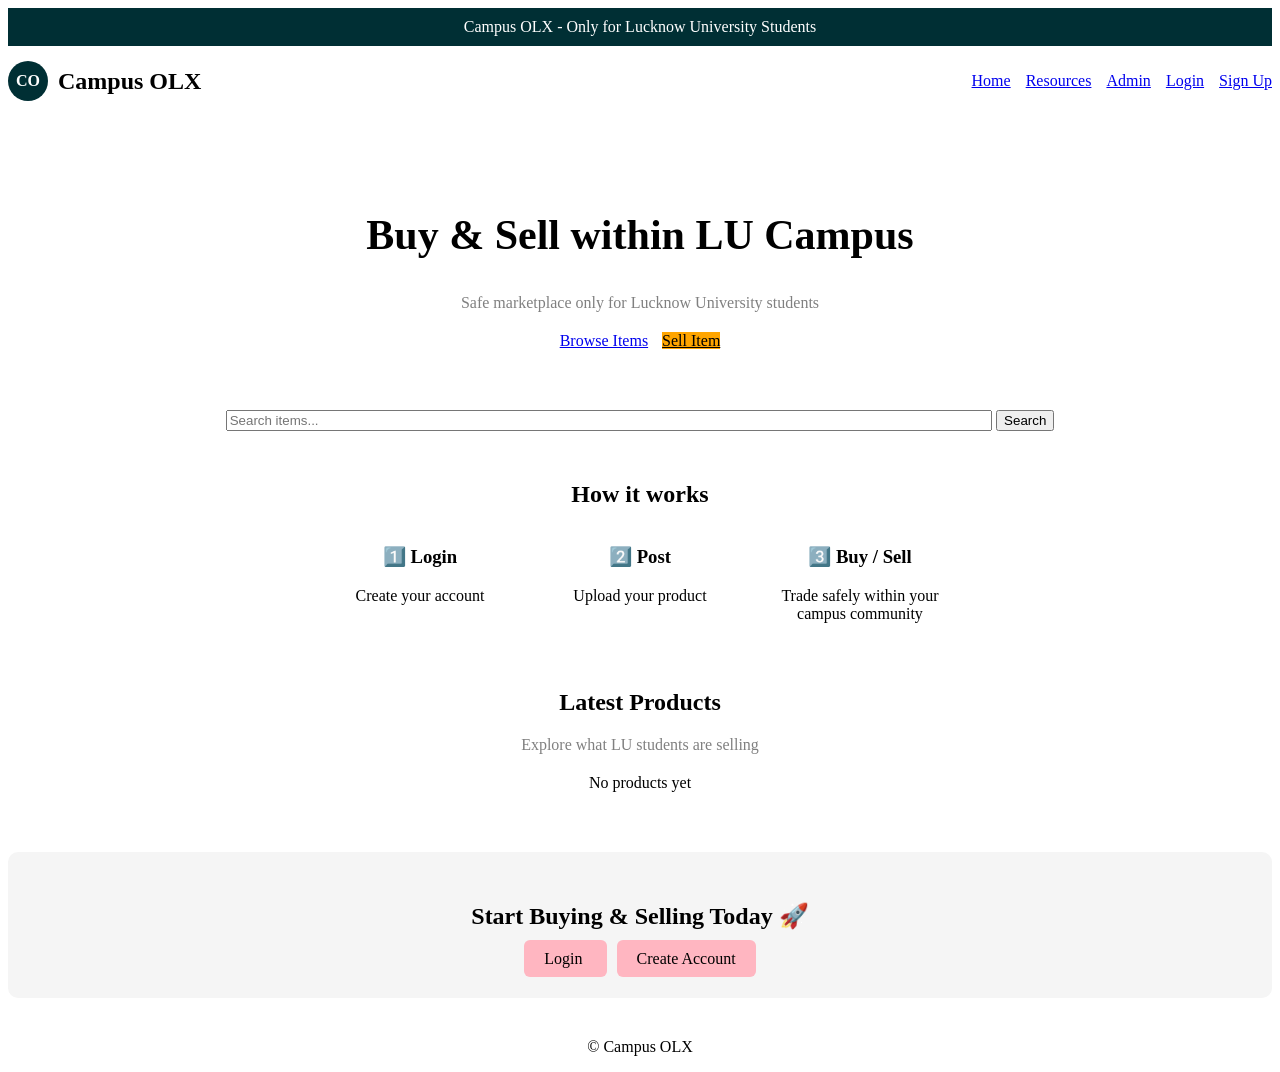
==== index.html @ cca55d6c "Add files via upload" ====
<!doctype html>
<html lang="en">
<head>
  <meta charset="utf-8" />
  <meta name="viewport" content="width=device-width,initial-scale=1" />
  <title>Campus OLX — Home</title>
  <link rel="stylesheet" href="css/style.css">
</head>

<body>

  <!-- 🔴 BANNER -->
  <div style="background:#002f34;color:white;padding:10px;text-align:center;">
    Campus OLX - Only for Lucknow University Students
  </div>

  <div class="container">

    <!-- 🔥 NAVBAR -->
    <header style="display:flex;justify-content:space-between;align-items:center;padding:15px 0;">

      <!-- LOGO -->
      <div style="display:flex;align-items:center;gap:10px;">
        <div style="width:40px;height:40px;background:#002f34;color:white;
                    display:flex;align-items:center;justify-content:center;
                    border-radius:50%;font-weight:bold;">
          CO
        </div>
        <h2 style="margin:0;">Campus OLX</h2>
      </div>

      <!-- NAV LINKS -->
      <div style="display:flex;align-items:center;gap:15px;">

       <a href="index.html" class="nav-btn">Home</a>
<a href="resources.html" class="nav-btn">Resources</a>
<a href="admin.html" class="nav-btn">Admin</a>
        <!-- 💗 LIGHT PINK BUTTONS -->
        <a href="login.html" class="nav-btn">
          Login
        </a>

       <a href="register.html" class="nav-btn">
  Sign Up
        </a>

      </div>

    </header>

    <!-- 🔥 HERO -->
    <section style="text-align:center;padding:60px 0;">
      <h1 style="font-size:42px;">Buy & Sell within LU Campus</h1>
      <p style="color:gray;">Safe marketplace only for Lucknow University students</p>

      <div style="margin-top:20px;">
        <a href="resources.html" class="cta">Browse Items</a>
        <a href="register.html" class="cta" style="background:orange;color:black;margin-left:10px;">
          Sell Item
        </a>
      </div>
    </section>

    <!-- 🔍 SEARCH -->
    <div class="card" style="text-align:center;">
      <input id="searchInput" placeholder="Search items..." style="width:60%;">
      <button id="searchBtn" class="btn">Search</button>
    </div>

    <!-- 🔥 HOW IT WORKS -->
    <section style="margin-top:50px;">
      <h2 style="text-align:center;">How it works</h2>

      <div style="display:flex;gap:20px;justify-content:center;margin-top:20px;flex-wrap:wrap;">

        <div class="card" style="width:200px;text-align:center;">
          <h3>1️⃣ Login</h3>
          <p class="small">Create your account</p>
        </div>

        <div class="card" style="width:200px;text-align:center;">
          <h3>2️⃣ Post</h3>
          <p class="small">Upload your product</p>
        </div>

        <div class="card" style="width:200px;text-align:center;">
         <h3>3️⃣ Buy / Sell</h3>
<p class="small">Trade safely within your campus community</p>
        </div>

      </div>
    </section>

    <!-- 🔥 PRODUCTS -->
    <section style="margin-top:50px">
      <h2 style="text-align:center;">Latest Products</h2>
      <p style="text-align:center;color:gray;">Explore what LU students are selling</p>

      <div id="product-list" class="product-grid" style="margin-top:20px;"></div>
    </section>

    <!-- 🔥 CTA -->
    <section style="margin-top:60px;padding:30px;text-align:center;background:#f5f5f5;border-radius:10px;">
      <h2>Start Buying & Selling Today 🚀</h2>

      <div style="margin-top:15px;">
        <a href="login.html" style="padding:10px 20px;background:#ffb6c1;color:black;border-radius:6px;text-decoration:none;margin-right:10px;">
          Login
        </a>

        <a href="register.html" style="padding:10px 20px;background:#ffb6c1;color:black;border-radius:6px;text-decoration:none;">
          Create Account
        </a>
      </div>
    </section>

    <!-- FOOTER -->
    <footer style="margin-top:40px;text-align:center;">
      <p>© Campus OLX</p>
    </footer>

  </div>

  <script src="js/script.js"></script>

  <script>
    const list = document.getElementById('product-list');

    function renderProducts(products){
      if(products.length === 0){
        list.innerHTML = "<p style='text-align:center;'>No products yet</p>";
        return;
      }

      list.innerHTML = products.map((p, i) => `
        <div class="card" onclick="openProduct(${i})" style="cursor:pointer;">
          
          <img src="${p.img || 'images/sample.jpg'}" class="product-img">

          <h4>${p.title}</h4>
          <p class="small">${p.desc || ''}</p>
          <strong>₹${p.price}</strong>

        </div>
      `).join('');
    }

    function openProduct(id){
      localStorage.setItem("currentProduct", id);
      window.location.href = "product.html";
    }

    const allProducts = JSON.parse(localStorage.getItem('products')) || [];
    renderProducts(allProducts);

    document.getElementById('searchBtn').addEventListener('click', ()=>{
      const q = document.getElementById('searchInput').value.toLowerCase();

      const filtered = allProducts.filter(p =>
        (p.title || '').toLowerCase().includes(q)
      );

      renderProducts(filtered);
    });
  </script>

</body>
</html>
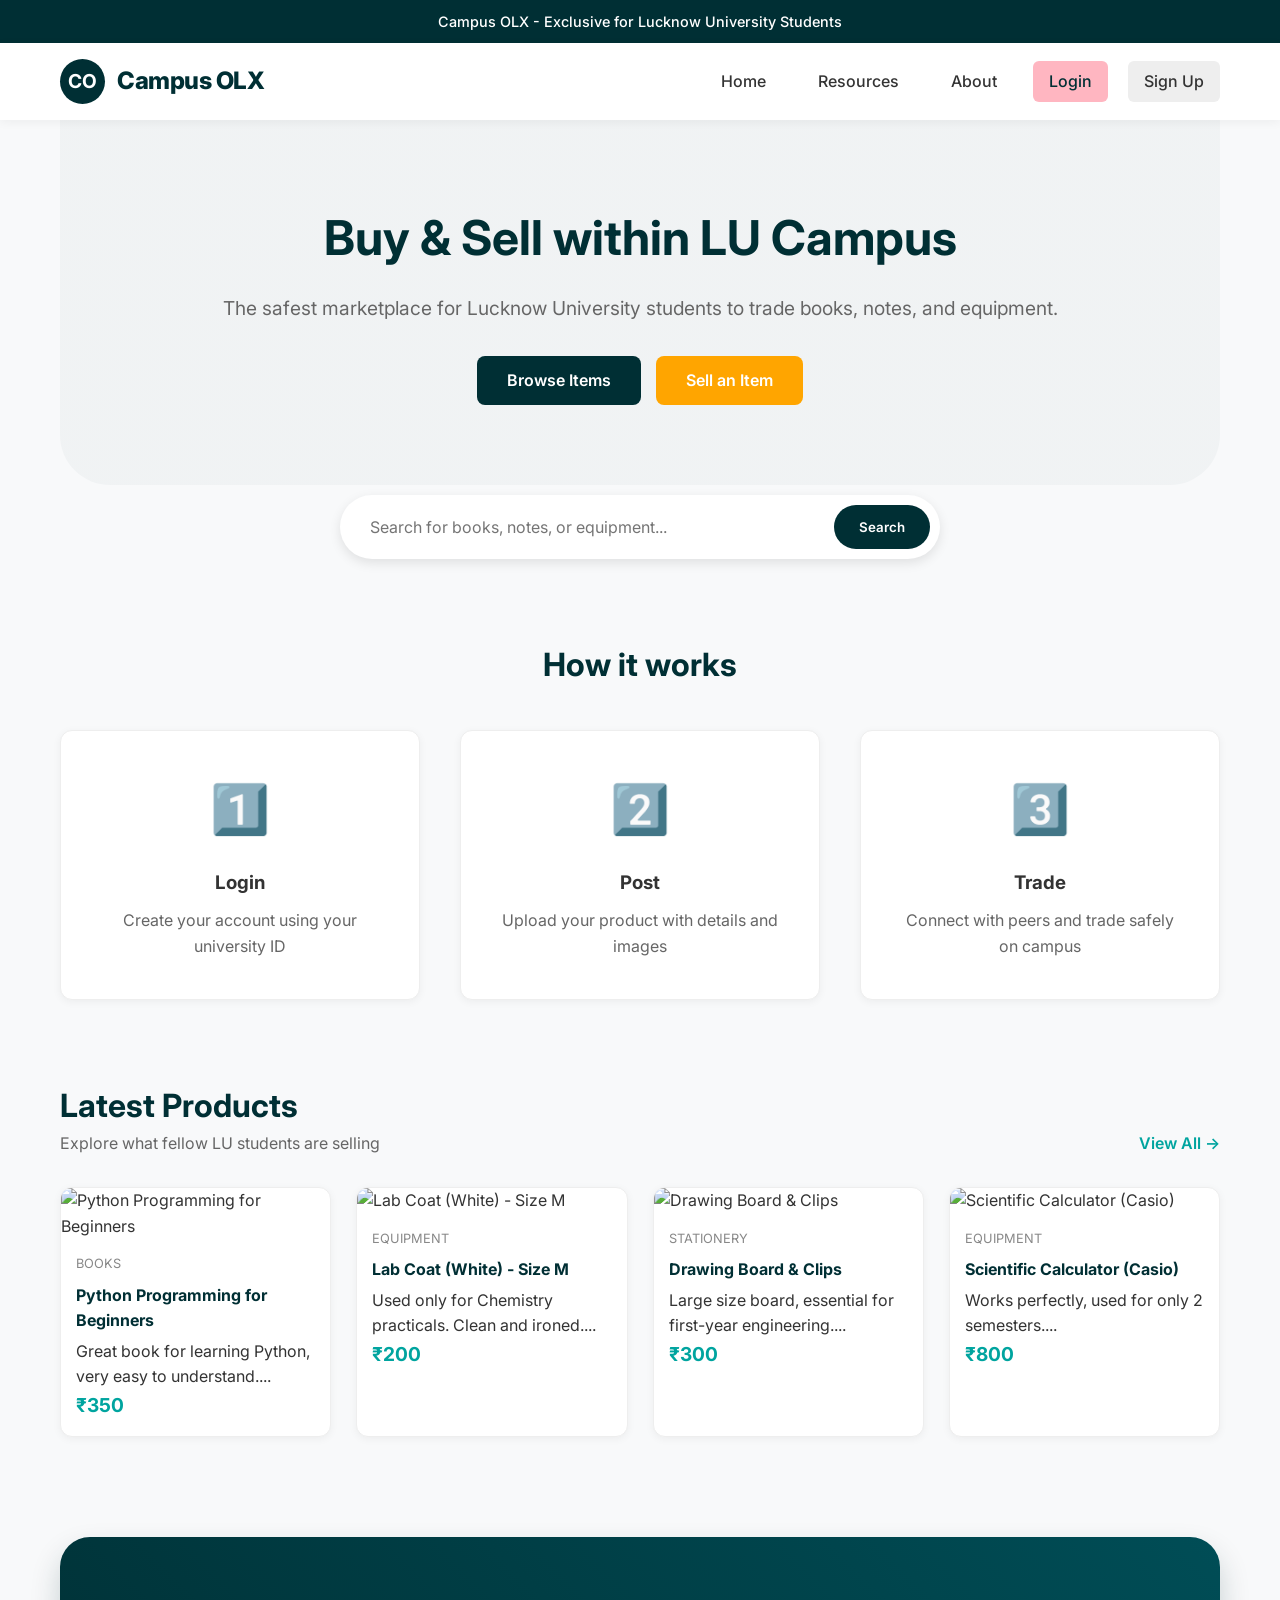
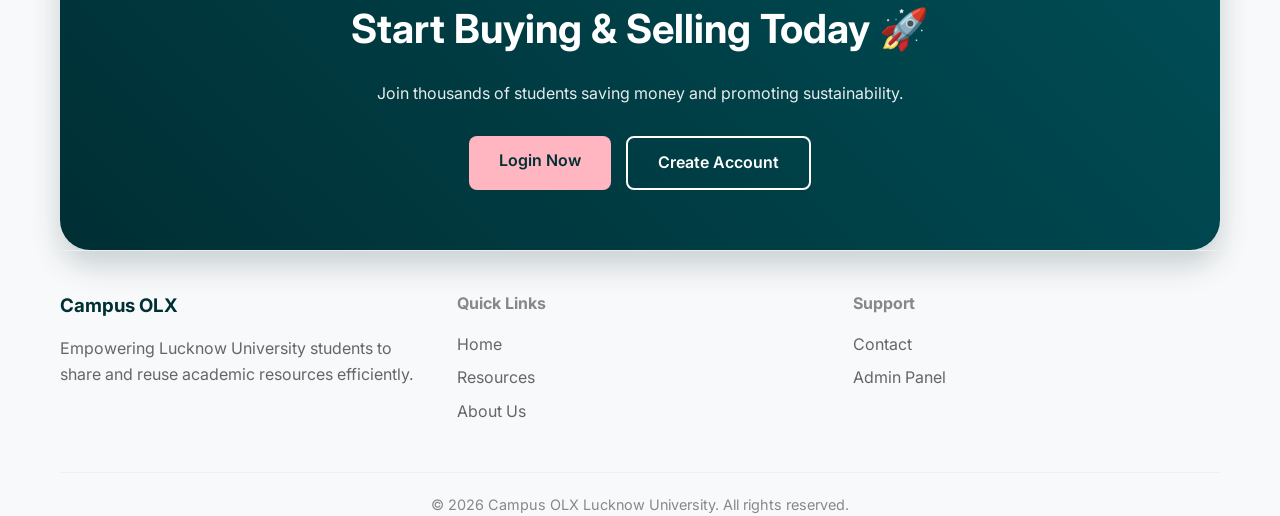
==== commit 51d7848f: "campus-olx" ====
--- a/index.html
+++ b/index.html
@@ -1,168 +1,146 @@
-<!doctype html>
+<!DOCTYPE html>
 <html lang="en">
 <head>
-  <meta charset="utf-8" />
-  <meta name="viewport" content="width=device-width,initial-scale=1" />
+  <meta charset="UTF-8">
+  <meta name="viewport" content="width=device-width, initial-scale=1.0">
   <title>Campus OLX — Home</title>
   <link rel="stylesheet" href="css/style.css">
+  <link rel="preconnect" href="https://fonts.googleapis.com">
+  <link rel="preconnect" href="https://fonts.gstatic.com" crossorigin>
+  <link href="https://fonts.googleapis.com/css2?family=Inter:wght@400;500;600;700;800&display=swap" rel="stylesheet">
 </head>
 
 <body>
 
   <!-- 🔴 BANNER -->
-  <div style="background:#002f34;color:white;padding:10px;text-align:center;">
-    Campus OLX - Only for Lucknow University Students
+  <div style="background:var(--primary-color); color:white; padding:10px; text-align:center; font-size:0.9rem; font-weight:500;">
+    Campus OLX - Exclusive for Lucknow University Students
   </div>
 
-  <div class="container">
-
-    <!-- 🔥 NAVBAR -->
-    <header style="display:flex;justify-content:space-between;align-items:center;padding:15px 0;">
-
-      <!-- LOGO -->
-      <div style="display:flex;align-items:center;gap:10px;">
-        <div style="width:40px;height:40px;background:#002f34;color:white;
-                    display:flex;align-items:center;justify-content:center;
-                    border-radius:50%;font-weight:bold;">
-          CO
-        </div>
-        <h2 style="margin:0;">Campus OLX</h2>
-      </div>
-
-      <!-- NAV LINKS -->
-      <div style="display:flex;align-items:center;gap:15px;">
-
-       <a href="index.html" class="nav-btn">Home</a>
-<a href="resources.html" class="nav-btn">Resources</a>
-<a href="admin.html" class="nav-btn">Admin</a>
-        <!-- 💗 LIGHT PINK BUTTONS -->
-        <a href="login.html" class="nav-btn">
-          Login
+  <header>
+    <div class="container">
+      <div class="nav-container">
+        <!-- LOGO -->
+        <a href="index.html" class="logo-container">
+          <div class="logo-circle">CO</div>
+          <h2 style="margin:0; font-weight:800; letter-spacing:-0.5px;">Campus OLX</h2>
         </a>
 
-       <a href="register.html" class="nav-btn">
-  Sign Up
-        </a>
+        <!-- NAV LINKS -->
+        <nav class="nav-links">
+          <a href="index.html" class="nav-btn">Home</a>
+          <a href="resources.html" class="nav-btn">Resources</a>
+          <a href="about.html" class="nav-btn">About</a>
+          <a href="login.html" class="nav-btn primary">Login</a>
+          <a href="register.html" class="nav-btn" style="background:#eee;">Sign Up</a>
+        </nav>
+      </div>
+    </div>
+  </header>
 
-      </div>
+  <main class="container">
+    <!-- 🔥 HERO -->
+    <section class="hero">
+      <h1>Buy & Sell within LU Campus</h1>
+      <p>The safest marketplace for Lucknow University students to trade books, notes, and equipment.</p>
 
-    </header>
-
-    <!-- 🔥 HERO -->
-    <section style="text-align:center;padding:60px 0;">
-      <h1 style="font-size:42px;">Buy & Sell within LU Campus</h1>
-      <p style="color:gray;">Safe marketplace only for Lucknow University students</p>
-
-      <div style="margin-top:20px;">
-        <a href="resources.html" class="cta">Browse Items</a>
-        <a href="register.html" class="cta" style="background:orange;color:black;margin-left:10px;">
-          Sell Item
-        </a>
+      <div class="cta-group">
+        <a href="resources.html" class="cta primary">Browse Items</a>
+        <a href="sell.html" class="cta secondary">Sell an Item</a>
       </div>
     </section>
 
     <!-- 🔍 SEARCH -->
-    <div class="card" style="text-align:center;">
-      <input id="searchInput" placeholder="Search items..." style="width:60%;">
+    <div class="search-container">
+      <input id="searchInput" placeholder="Search for books, notes, or equipment...">
       <button id="searchBtn" class="btn">Search</button>
     </div>
 
     <!-- 🔥 HOW IT WORKS -->
-    <section style="margin-top:50px;">
-      <h2 style="text-align:center;">How it works</h2>
+    <section style="margin:80px 0 50px; text-align:center;">
+      <h2 style="font-size:2rem; margin-bottom:40px; color:var(--primary-color);">How it works</h2>
 
-      <div style="display:flex;gap:20px;justify-content:center;margin-top:20px;flex-wrap:wrap;">
-
-        <div class="card" style="width:200px;text-align:center;">
-          <h3>1️⃣ Login</h3>
-          <p class="small">Create your account</p>
+      <div class="grid" style="grid-template-columns: repeat(3, 1fr); gap:40px;">
+        <div class="card" style="padding:40px; text-align:center; cursor:default;">
+          <div style="font-size:3rem; margin-bottom:20px;">1️⃣</div>
+          <h3>Login</h3>
+          <p style="color:#666; margin-top:10px;">Create your account using your university ID</p>
         </div>
 
-        <div class="card" style="width:200px;text-align:center;">
-          <h3>2️⃣ Post</h3>
-          <p class="small">Upload your product</p>
+        <div class="card" style="padding:40px; text-align:center; cursor:default;">
+          <div style="font-size:3rem; margin-bottom:20px;">2️⃣</div>
+          <h3>Post</h3>
+          <p style="color:#666; margin-top:10px;">Upload your product with details and images</p>
         </div>
 
-        <div class="card" style="width:200px;text-align:center;">
-         <h3>3️⃣ Buy / Sell</h3>
-<p class="small">Trade safely within your campus community</p>
+        <div class="card" style="padding:40px; text-align:center; cursor:default;">
+          <div style="font-size:3rem; margin-bottom:20px;">3️⃣</div>
+          <h3>Trade</h3>
+          <p style="color:#666; margin-top:10px;">Connect with peers and trade safely on campus</p>
         </div>
-
       </div>
     </section>
 
     <!-- 🔥 PRODUCTS -->
-    <section style="margin-top:50px">
-      <h2 style="text-align:center;">Latest Products</h2>
-      <p style="text-align:center;color:gray;">Explore what LU students are selling</p>
+    <section style="margin-top:80px">
+      <div style="display:flex; justify-content:space-between; align-items:flex-end; margin-bottom:30px;">
+        <div>
+          <h2 style="font-size:2rem; color:var(--primary-color);">Latest Products</h2>
+          <p style="color:#666;">Explore what fellow LU students are selling</p>
+        </div>
+        <a href="resources.html" style="color:var(--accent-color); font-weight:600; text-decoration:none;">View All →</a>
+      </div>
 
-      <div id="product-list" class="product-grid" style="margin-top:20px;"></div>
+      <div id="product-list" class="grid">
+        <!-- Products will be injected here by script.js -->
+        <div style="grid-column: 1/-1; text-align:center; padding:50px;">
+          <p>Loading products...</p>
+        </div>
+      </div>
     </section>
 
     <!-- 🔥 CTA -->
-    <section style="margin-top:60px;padding:30px;text-align:center;background:#f5f5f5;border-radius:10px;">
-      <h2>Start Buying & Selling Today 🚀</h2>
+    <section style="margin-top:100px; padding:60px; text-align:center; background:linear-gradient(45deg, var(--primary-color), #004d56); color:white; border-radius:30px; box-shadow:0 15px 30px rgba(0,47,52,0.2);">
+      <h2 style="font-size:2.5rem; margin-bottom:20px;">Start Buying & Selling Today 🚀</h2>
+      <p style="margin-bottom:30px; opacity:0.9;">Join thousands of students saving money and promoting sustainability.</p>
 
-      <div style="margin-top:15px;">
-        <a href="login.html" style="padding:10px 20px;background:#ffb6c1;color:black;border-radius:6px;text-decoration:none;margin-right:10px;">
-          Login
-        </a>
-
-        <a href="register.html" style="padding:10px 20px;background:#ffb6c1;color:black;border-radius:6px;text-decoration:none;">
-          Create Account
-        </a>
+      <div class="cta-group">
+        <a href="login.html" class="cta primary" style="background:var(--secondary-color); color:var(--primary-color);">Login Now</a>
+        <a href="register.html" class="cta" style="border:2px solid white; color:white;">Create Account</a>
       </div>
     </section>
 
-    <!-- FOOTER -->
-    <footer style="margin-top:40px;text-align:center;">
-      <p>© Campus OLX</p>
-    </footer>
+  </main>
 
-  </div>
+  <!-- FOOTER -->
+  <footer class="container">
+    <div style="border-top:1px solid #eee; padding-top:40px;">
+      <div style="display:flex; justify-content:space-between; flex-wrap:wrap; gap:30px; text-align:left; margin-bottom:40px;">
+        <div style="flex:1; min-width:200px;">
+          <h3 style="color:var(--primary-color); margin-bottom:15px;">Campus OLX</h3>
+          <p style="color:#666;">Empowering Lucknow University students to share and reuse academic resources efficiently.</p>
+        </div>
+        <div style="flex:1; min-width:150px;">
+          <h4 style="margin-bottom:15px;">Quick Links</h4>
+          <ul style="list-style:none; padding:0;">
+            <li style="margin-bottom:8px;"><a href="index.html" style="text-decoration:none; color:#666;">Home</a></li>
+            <li style="margin-bottom:8px;"><a href="resources.html" style="text-decoration:none; color:#666;">Resources</a></li>
+            <li style="margin-bottom:8px;"><a href="about.html" style="text-decoration:none; color:#666;">About Us</a></li>
+          </ul>
+        </div>
+        <div style="flex:1; min-width:150px;">
+          <h4 style="margin-bottom:15px;">Support</h4>
+          <ul style="list-style:none; padding:0;">
+            <li style="margin-bottom:8px;"><a href="contact.html" style="text-decoration:none; color:#666;">Contact</a></li>
+            <li style="margin-bottom:8px;"><a href="admin.html" style="text-decoration:none; color:#666;">Admin Panel</a></li>
+          </ul>
+        </div>
+      </div>
+      <p style="font-size:0.9rem; border-top:1px solid #f0f0f0; padding-top:20px;">© 2026 Campus OLX Lucknow University. All rights reserved.</p>
+    </div>
+  </footer>
 
   <script src="js/script.js"></script>
 
-  <script>
-    const list = document.getElementById('product-list');
-
-    function renderProducts(products){
-      if(products.length === 0){
-        list.innerHTML = "<p style='text-align:center;'>No products yet</p>";
-        return;
-      }
-
-      list.innerHTML = products.map((p, i) => `
-        <div class="card" onclick="openProduct(${i})" style="cursor:pointer;">
-          
-          <img src="${p.img || 'images/sample.jpg'}" class="product-img">
-
-          <h4>${p.title}</h4>
-          <p class="small">${p.desc || ''}</p>
-          <strong>₹${p.price}</strong>
-
-        </div>
-      `).join('');
-    }
-
-    function openProduct(id){
-      localStorage.setItem("currentProduct", id);
-      window.location.href = "product.html";
-    }
-
-    const allProducts = JSON.parse(localStorage.getItem('products')) || [];
-    renderProducts(allProducts);
-
-    document.getElementById('searchBtn').addEventListener('click', ()=>{
-      const q = document.getElementById('searchInput').value.toLowerCase();
-
-      const filtered = allProducts.filter(p =>
-        (p.title || '').toLowerCase().includes(q)
-      );
-
-      renderProducts(filtered);
-    });
-  </script>
-
 </body>
-</html>+</html>
--- a/css/style.css
+++ b/css/style.css
@@ -0,0 +1,397 @@
+:root {
+  --primary-color: #002f34;
+  --secondary-color: #ffb6c1;
+  --accent-color: #00a49f;
+  --background-color: #f8f9fa;
+  --text-color: #333;
+  --card-shadow: 0 4px 12px rgba(0, 0, 0, 0.1);
+  --border-radius: 12px;
+  --transition: all 0.3s ease;
+}
+
+* {
+  box-sizing: border-box;
+  margin: 0;
+  padding: 0;
+  font-family: 'Inter', -apple-system, BlinkMacSystemFont, "Segoe UI", Roboto, sans-serif;
+}
+
+body {
+  background-color: var(--background-color);
+  color: var(--text-color);
+  line-height: 1.6;
+}
+
+.container {
+  max-width: 1200px;
+  margin: 0 auto;
+  padding: 0 20px;
+}
+
+/* Header & Navigation */
+header {
+  background: #fff;
+  box-shadow: 0 2px 10px rgba(0,0,0,0.05);
+  position: sticky;
+  top: 0;
+  z-index: 1000;
+}
+
+.nav-container {
+  display: flex;
+  justify-content: space-between;
+  align-items: center;
+  padding: 1rem 0;
+}
+
+.logo-container {
+  display: flex;
+  align-items: center;
+  gap: 12px;
+  text-decoration: none;
+  color: var(--primary-color);
+}
+
+.logo-circle {
+  width: 45px;
+  height: 45px;
+  background: var(--primary-color);
+  color: white;
+  display: flex;
+  align-items: center;
+  justify-content: center;
+  border-radius: 50%;
+  font-weight: bold;
+  font-size: 1.2rem;
+}
+
+.nav-links {
+  display: flex;
+  gap: 20px;
+  align-items: center;
+}
+
+.nav-btn {
+  text-decoration: none;
+  color: var(--text-color);
+  font-weight: 500;
+  padding: 8px 16px;
+  border-radius: 6px;
+  transition: var(--transition);
+}
+
+.nav-btn:hover {
+  background: #f0f0f0;
+  color: var(--primary-color);
+}
+
+.nav-btn.primary {
+  background: var(--secondary-color);
+  color: var(--primary-color);
+}
+
+.nav-btn.primary:hover {
+  background: #ffc0cb;
+  transform: translateY(-2px);
+}
+
+/* Hero Section */
+.hero {
+  text-align: center;
+  padding: 80px 0;
+  background: linear-gradient(rgba(0,47,52,0.03), rgba(0,47,52,0.03));
+  border-radius: 0 0 50px 50px;
+  margin-bottom: 40px;
+}
+
+.hero h1 {
+  font-size: 3rem;
+  color: var(--primary-color);
+  margin-bottom: 1rem;
+}
+
+.hero p {
+  font-size: 1.2rem;
+  color: #666;
+  margin-bottom: 2rem;
+}
+
+.cta-group {
+  display: flex;
+  justify-content: center;
+  gap: 15px;
+}
+
+.cta {
+  padding: 12px 30px;
+  border-radius: 8px;
+  text-decoration: none;
+  font-weight: 600;
+  transition: var(--transition);
+}
+
+.cta.primary {
+  background: var(--primary-color);
+  color: white;
+}
+
+.cta.secondary {
+  background: orange;
+  color: white;
+}
+
+.cta:hover {
+  transform: translateY(-3px);
+  box-shadow: 0 5px 15px rgba(0,0,0,0.1);
+}
+
+/* Search Bar */
+.search-container {
+  max-width: 600px;
+  margin: -30px auto 40px;
+  background: white;
+  padding: 10px;
+  border-radius: 50px;
+  display: flex;
+  box-shadow: var(--card-shadow);
+}
+
+.search-container input {
+  flex: 1;
+  border: none;
+  padding: 12px 20px;
+  font-size: 1rem;
+  outline: none;
+  border-radius: 50px;
+}
+
+.search-container .btn {
+  padding: 10px 25px;
+  background: var(--primary-color);
+  color: white;
+  border: none;
+  border-radius: 50px;
+  cursor: pointer;
+  font-weight: 600;
+}
+
+/* Cards & Grid */
+.grid {
+  display: grid;
+  grid-template-columns: repeat(auto-fill, minmax(250px, 1fr));
+  gap: 25px;
+  margin-top: 30px;
+}
+
+.card {
+  background: white;
+  border-radius: var(--border-radius);
+  overflow: hidden;
+  box-shadow: 0 2px 8px rgba(0,0,0,0.05);
+  transition: var(--transition);
+  border: 1px solid #eee;
+  cursor: pointer;
+  position: relative;
+}
+
+.card:hover {
+  transform: translateY(-5px);
+  box-shadow: var(--card-shadow);
+}
+
+.product-img {
+  width: 100%;
+  height: 200px;
+  object-fit: cover;
+}
+
+.card-content {
+  padding: 15px;
+}
+
+.card-content h4 {
+  margin-bottom: 5px;
+  color: var(--primary-color);
+}
+
+.card-content .price {
+  font-size: 1.2rem;
+  font-weight: 700;
+  color: var(--accent-color);
+}
+
+.card-content .category {
+  font-size: 0.8rem;
+  color: #888;
+  text-transform: uppercase;
+  margin-bottom: 8px;
+  display: block;
+}
+
+/* Forms */
+.form-container {
+  max-width: 500px;
+  margin: 40px auto;
+  background: white;
+  padding: 30px;
+  border-radius: var(--border-radius);
+  box-shadow: var(--card-shadow);
+}
+
+.form-group {
+  margin-bottom: 20px;
+}
+
+.form-group label {
+  display: block;
+  margin-bottom: 8px;
+  font-weight: 600;
+}
+
+.form-group input, 
+.form-group textarea, 
+.form-group select {
+  width: 100%;
+  padding: 12px;
+  border: 1px solid #ddd;
+  border-radius: 8px;
+  font-size: 1rem;
+}
+
+.btn-block {
+  width: 100%;
+  padding: 14px;
+  background: var(--primary-color);
+  color: white;
+  border: none;
+  border-radius: 8px;
+  font-size: 1.1rem;
+  font-weight: 600;
+  cursor: pointer;
+  transition: var(--transition);
+}
+
+.btn-block:hover {
+  background: #004d56;
+}
+
+/* Chat Interface */
+.chat-modal {
+  display: none;
+  position: fixed;
+  bottom: 20px;
+  right: 20px;
+  width: 350px;
+  height: 500px;
+  background: white;
+  border-radius: 15px;
+  box-shadow: 0 10px 30px rgba(0,0,0,0.2);
+  z-index: 2000;
+  flex-direction: column;
+  overflow: hidden;
+  border: 1px solid #eee;
+}
+
+.chat-header {
+  background: var(--primary-color);
+  color: white;
+  padding: 15px;
+  display: flex;
+  justify-content: space-between;
+  align-items: center;
+}
+
+.chat-header h4 {
+  margin: 0;
+  font-size: 1rem;
+}
+
+.close-chat {
+  cursor: pointer;
+  font-size: 1.2rem;
+  opacity: 0.8;
+}
+
+.close-chat:hover {
+  opacity: 1;
+}
+
+.chat-messages {
+  flex: 1;
+  padding: 15px;
+  overflow-y: auto;
+  display: flex;
+  flex-direction: column;
+  gap: 10px;
+  background: #f9f9f9;
+}
+
+.message {
+  max-width: 80%;
+  padding: 10px 15px;
+  border-radius: 15px;
+  font-size: 0.9rem;
+  line-height: 1.4;
+}
+
+.message.sent {
+  align-self: flex-end;
+  background: var(--primary-color);
+  color: white;
+  border-bottom-right-radius: 2px;
+}
+
+.message.received {
+  align-self: flex-start;
+  background: #e4e6eb;
+  color: #333;
+  border-bottom-left-radius: 2px;
+}
+
+.chat-input-area {
+  padding: 15px;
+  border-top: 1px solid #eee;
+  display: flex;
+  gap: 10px;
+}
+
+.chat-input-area input {
+  flex: 1;
+  border: 1px solid #ddd;
+  padding: 10px;
+  border-radius: 20px;
+  outline: none;
+}
+
+.send-btn {
+  background: var(--accent-color);
+  color: white;
+  border: none;
+  width: 40px;
+  height: 40px;
+  border-radius: 50%;
+  cursor: pointer;
+  display: flex;
+  align-items: center;
+  justify-content: center;
+  transition: var(--transition);
+}
+
+.send-btn:hover {
+  transform: scale(1.1);
+}
+
+/* Footer */
+footer {
+  text-align: center;
+  padding: 40px 0;
+  color: #888;
+  margin-top: 60px;
+}
+
+/* Responsive */
+@media (max-width: 768px) {
+  .hero h1 { font-size: 2rem; }
+  .nav-links { display: none; }
+  .search-container { width: 90%; }
+}
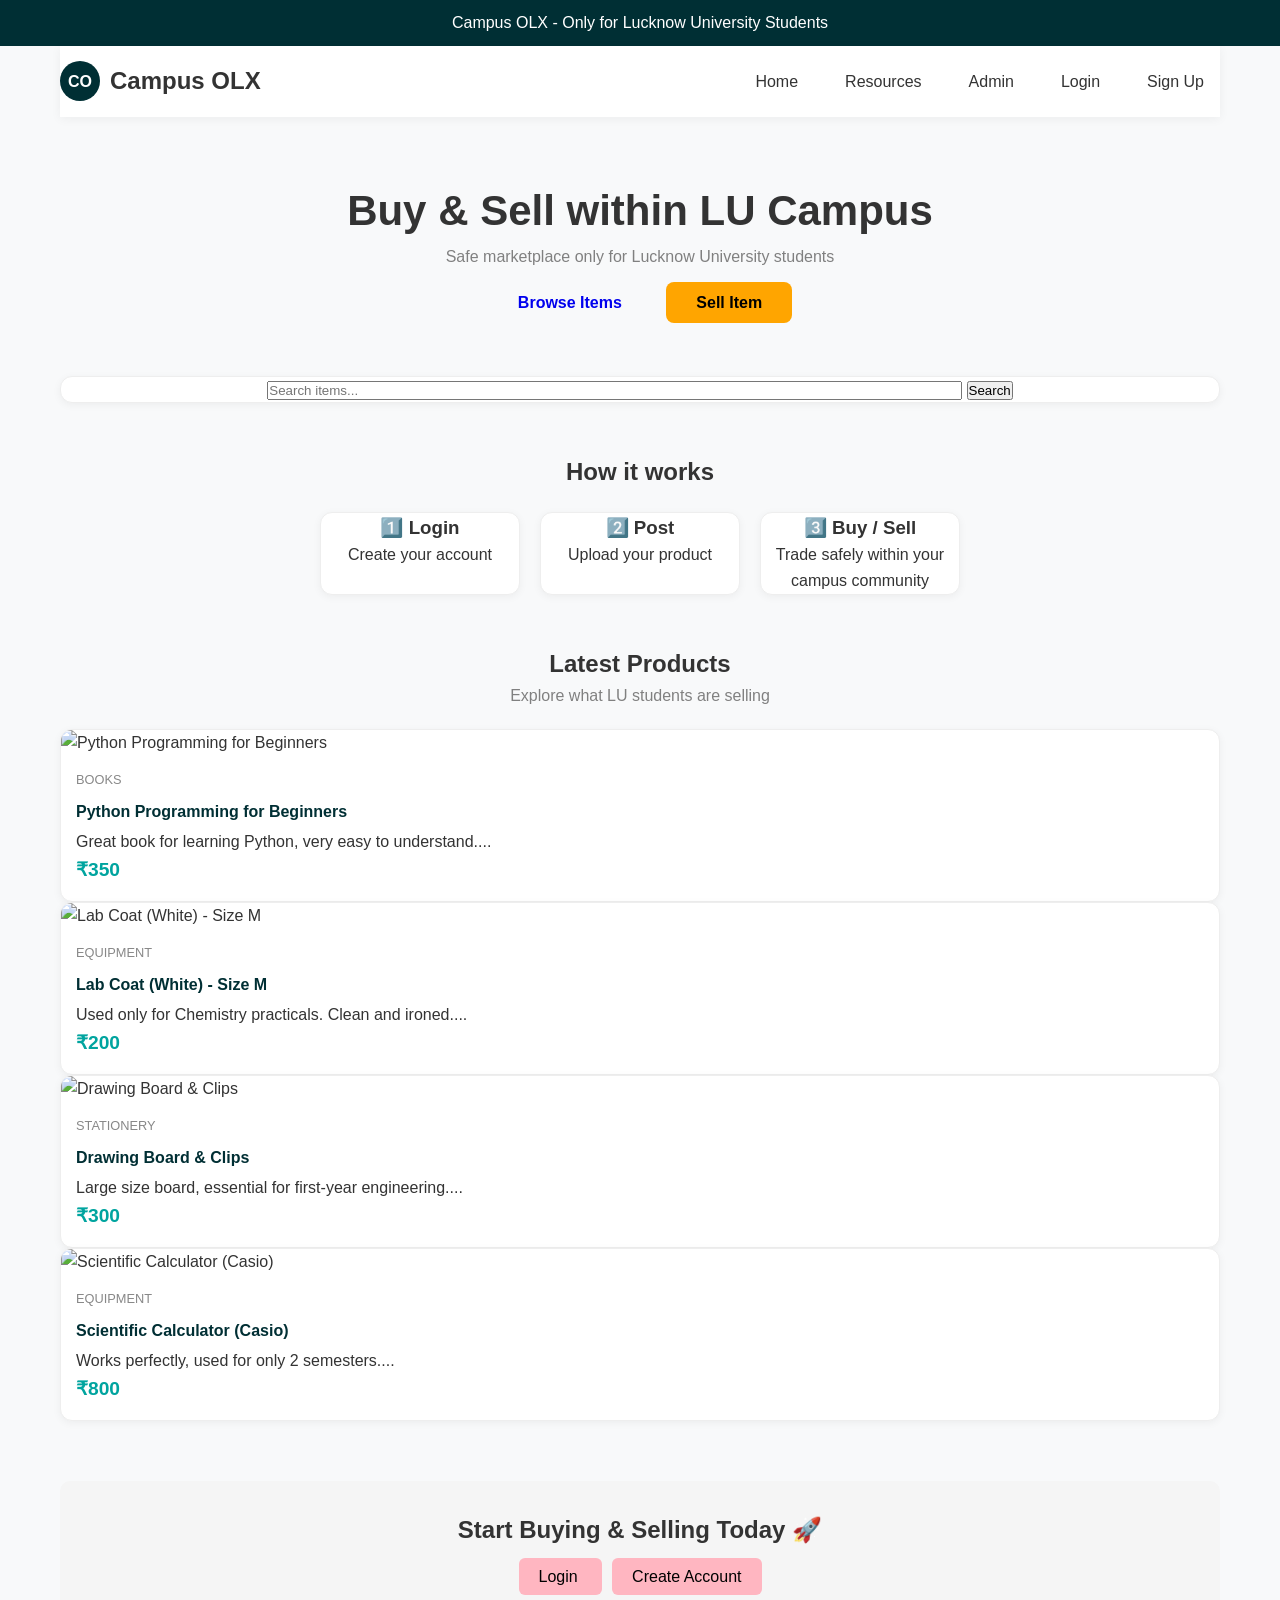
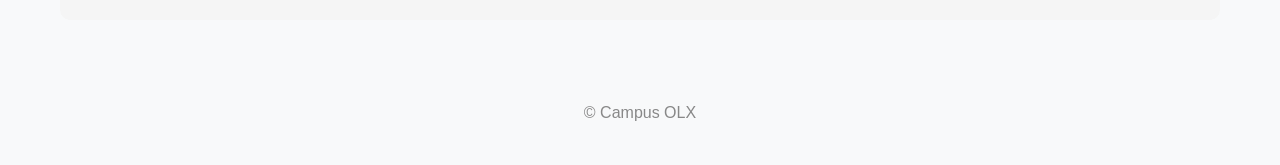
==== commit 3330b51e: "first project commit" ====
--- a/index.html
+++ b/index.html
@@ -1,146 +1,168 @@
-<!DOCTYPE html>
+<!doctype html>
 <html lang="en">
 <head>
-  <meta charset="UTF-8">
-  <meta name="viewport" content="width=device-width, initial-scale=1.0">
+  <meta charset="utf-8" />
+  <meta name="viewport" content="width=device-width,initial-scale=1" />
   <title>Campus OLX — Home</title>
   <link rel="stylesheet" href="css/style.css">
-  <link rel="preconnect" href="https://fonts.googleapis.com">
-  <link rel="preconnect" href="https://fonts.gstatic.com" crossorigin>
-  <link href="https://fonts.googleapis.com/css2?family=Inter:wght@400;500;600;700;800&display=swap" rel="stylesheet">
 </head>
 
 <body>
 
   <!-- 🔴 BANNER -->
-  <div style="background:var(--primary-color); color:white; padding:10px; text-align:center; font-size:0.9rem; font-weight:500;">
-    Campus OLX - Exclusive for Lucknow University Students
+  <div style="background:#002f34;color:white;padding:10px;text-align:center;">
+    Campus OLX - Only for Lucknow University Students
   </div>
 
-  <header>
-    <div class="container">
-      <div class="nav-container">
-        <!-- LOGO -->
-        <a href="index.html" class="logo-container">
-          <div class="logo-circle">CO</div>
-          <h2 style="margin:0; font-weight:800; letter-spacing:-0.5px;">Campus OLX</h2>
+  <div class="container">
+
+    <!-- 🔥 NAVBAR -->
+    <header style="display:flex;justify-content:space-between;align-items:center;padding:15px 0;">
+
+      <!-- LOGO -->
+      <div style="display:flex;align-items:center;gap:10px;">
+        <div style="width:40px;height:40px;background:#002f34;color:white;
+                    display:flex;align-items:center;justify-content:center;
+                    border-radius:50%;font-weight:bold;">
+          CO
+        </div>
+        <h2 style="margin:0;">Campus OLX</h2>
+      </div>
+
+      <!-- NAV LINKS -->
+      <div style="display:flex;align-items:center;gap:15px;">
+
+       <a href="index.html" class="nav-btn">Home</a>
+<a href="resources.html" class="nav-btn">Resources</a>
+<a href="admin.html" class="nav-btn">Admin</a>
+        <!-- 💗 LIGHT PINK BUTTONS -->
+        <a href="login.html" class="nav-btn">
+          Login
         </a>
 
-        <!-- NAV LINKS -->
-        <nav class="nav-links">
-          <a href="index.html" class="nav-btn">Home</a>
-          <a href="resources.html" class="nav-btn">Resources</a>
-          <a href="about.html" class="nav-btn">About</a>
-          <a href="login.html" class="nav-btn primary">Login</a>
-          <a href="register.html" class="nav-btn" style="background:#eee;">Sign Up</a>
-        </nav>
+       <a href="register.html" class="nav-btn">
+  Sign Up
+        </a>
+
       </div>
-    </div>
-  </header>
 
-  <main class="container">
+    </header>
+
     <!-- 🔥 HERO -->
-    <section class="hero">
-      <h1>Buy & Sell within LU Campus</h1>
-      <p>The safest marketplace for Lucknow University students to trade books, notes, and equipment.</p>
+    <section style="text-align:center;padding:60px 0;">
+      <h1 style="font-size:42px;">Buy & Sell within LU Campus</h1>
+      <p style="color:gray;">Safe marketplace only for Lucknow University students</p>
 
-      <div class="cta-group">
-        <a href="resources.html" class="cta primary">Browse Items</a>
-        <a href="sell.html" class="cta secondary">Sell an Item</a>
+      <div style="margin-top:20px;">
+        <a href="resources.html" class="cta">Browse Items</a>
+        <a href="register.html" class="cta" style="background:orange;color:black;margin-left:10px;">
+          Sell Item
+        </a>
       </div>
     </section>
 
     <!-- 🔍 SEARCH -->
-    <div class="search-container">
-      <input id="searchInput" placeholder="Search for books, notes, or equipment...">
+    <div class="card" style="text-align:center;">
+      <input id="searchInput" placeholder="Search items..." style="width:60%;">
       <button id="searchBtn" class="btn">Search</button>
     </div>
 
     <!-- 🔥 HOW IT WORKS -->
-    <section style="margin:80px 0 50px; text-align:center;">
-      <h2 style="font-size:2rem; margin-bottom:40px; color:var(--primary-color);">How it works</h2>
+    <section style="margin-top:50px;">
+      <h2 style="text-align:center;">How it works</h2>
 
-      <div class="grid" style="grid-template-columns: repeat(3, 1fr); gap:40px;">
-        <div class="card" style="padding:40px; text-align:center; cursor:default;">
-          <div style="font-size:3rem; margin-bottom:20px;">1️⃣</div>
-          <h3>Login</h3>
-          <p style="color:#666; margin-top:10px;">Create your account using your university ID</p>
+      <div style="display:flex;gap:20px;justify-content:center;margin-top:20px;flex-wrap:wrap;">
+
+        <div class="card" style="width:200px;text-align:center;">
+          <h3>1️⃣ Login</h3>
+          <p class="small">Create your account</p>
         </div>
 
-        <div class="card" style="padding:40px; text-align:center; cursor:default;">
-          <div style="font-size:3rem; margin-bottom:20px;">2️⃣</div>
-          <h3>Post</h3>
-          <p style="color:#666; margin-top:10px;">Upload your product with details and images</p>
+        <div class="card" style="width:200px;text-align:center;">
+          <h3>2️⃣ Post</h3>
+          <p class="small">Upload your product</p>
         </div>
 
-        <div class="card" style="padding:40px; text-align:center; cursor:default;">
-          <div style="font-size:3rem; margin-bottom:20px;">3️⃣</div>
-          <h3>Trade</h3>
-          <p style="color:#666; margin-top:10px;">Connect with peers and trade safely on campus</p>
+        <div class="card" style="width:200px;text-align:center;">
+         <h3>3️⃣ Buy / Sell</h3>
+<p class="small">Trade safely within your campus community</p>
         </div>
+
       </div>
     </section>
 
     <!-- 🔥 PRODUCTS -->
-    <section style="margin-top:80px">
-      <div style="display:flex; justify-content:space-between; align-items:flex-end; margin-bottom:30px;">
-        <div>
-          <h2 style="font-size:2rem; color:var(--primary-color);">Latest Products</h2>
-          <p style="color:#666;">Explore what fellow LU students are selling</p>
-        </div>
-        <a href="resources.html" style="color:var(--accent-color); font-weight:600; text-decoration:none;">View All →</a>
-      </div>
+    <section style="margin-top:50px">
+      <h2 style="text-align:center;">Latest Products</h2>
+      <p style="text-align:center;color:gray;">Explore what LU students are selling</p>
 
-      <div id="product-list" class="grid">
-        <!-- Products will be injected here by script.js -->
-        <div style="grid-column: 1/-1; text-align:center; padding:50px;">
-          <p>Loading products...</p>
-        </div>
+      <div id="product-list" class="product-grid" style="margin-top:20px;"></div>
+    </section>
+
+    <!-- 🔥 CTA -->
+    <section style="margin-top:60px;padding:30px;text-align:center;background:#f5f5f5;border-radius:10px;">
+      <h2>Start Buying & Selling Today 🚀</h2>
+
+      <div style="margin-top:15px;">
+        <a href="login.html" style="padding:10px 20px;background:#ffb6c1;color:black;border-radius:6px;text-decoration:none;margin-right:10px;">
+          Login
+        </a>
+
+        <a href="register.html" style="padding:10px 20px;background:#ffb6c1;color:black;border-radius:6px;text-decoration:none;">
+          Create Account
+        </a>
       </div>
     </section>
 
-    <!-- 🔥 CTA -->
-    <section style="margin-top:100px; padding:60px; text-align:center; background:linear-gradient(45deg, var(--primary-color), #004d56); color:white; border-radius:30px; box-shadow:0 15px 30px rgba(0,47,52,0.2);">
-      <h2 style="font-size:2.5rem; margin-bottom:20px;">Start Buying & Selling Today 🚀</h2>
-      <p style="margin-bottom:30px; opacity:0.9;">Join thousands of students saving money and promoting sustainability.</p>
+    <!-- FOOTER -->
+    <footer style="margin-top:40px;text-align:center;">
+      <p>© Campus OLX</p>
+    </footer>
 
-      <div class="cta-group">
-        <a href="login.html" class="cta primary" style="background:var(--secondary-color); color:var(--primary-color);">Login Now</a>
-        <a href="register.html" class="cta" style="border:2px solid white; color:white;">Create Account</a>
-      </div>
-    </section>
-
-  </main>
-
-  <!-- FOOTER -->
-  <footer class="container">
-    <div style="border-top:1px solid #eee; padding-top:40px;">
-      <div style="display:flex; justify-content:space-between; flex-wrap:wrap; gap:30px; text-align:left; margin-bottom:40px;">
-        <div style="flex:1; min-width:200px;">
-          <h3 style="color:var(--primary-color); margin-bottom:15px;">Campus OLX</h3>
-          <p style="color:#666;">Empowering Lucknow University students to share and reuse academic resources efficiently.</p>
-        </div>
-        <div style="flex:1; min-width:150px;">
-          <h4 style="margin-bottom:15px;">Quick Links</h4>
-          <ul style="list-style:none; padding:0;">
-            <li style="margin-bottom:8px;"><a href="index.html" style="text-decoration:none; color:#666;">Home</a></li>
-            <li style="margin-bottom:8px;"><a href="resources.html" style="text-decoration:none; color:#666;">Resources</a></li>
-            <li style="margin-bottom:8px;"><a href="about.html" style="text-decoration:none; color:#666;">About Us</a></li>
-          </ul>
-        </div>
-        <div style="flex:1; min-width:150px;">
-          <h4 style="margin-bottom:15px;">Support</h4>
-          <ul style="list-style:none; padding:0;">
-            <li style="margin-bottom:8px;"><a href="contact.html" style="text-decoration:none; color:#666;">Contact</a></li>
-            <li style="margin-bottom:8px;"><a href="admin.html" style="text-decoration:none; color:#666;">Admin Panel</a></li>
-          </ul>
-        </div>
-      </div>
-      <p style="font-size:0.9rem; border-top:1px solid #f0f0f0; padding-top:20px;">© 2026 Campus OLX Lucknow University. All rights reserved.</p>
-    </div>
-  </footer>
+  </div>
 
   <script src="js/script.js"></script>
 
+  <script>
+    const list = document.getElementById('product-list');
+
+    function renderProducts(products){
+      if(products.length === 0){
+        list.innerHTML = "<p style='text-align:center;'>No products yet</p>";
+        return;
+      }
+
+      list.innerHTML = products.map((p, i) => `
+        <div class="card" onclick="openProduct(${i})" style="cursor:pointer;">
+          
+          <img src="${p.img || 'images/sample.jpg'}" class="product-img">
+
+          <h4>${p.title}</h4>
+          <p class="small">${p.desc || ''}</p>
+          <strong>₹${p.price}</strong>
+
+        </div>
+      `).join('');
+    }
+
+    function openProduct(id){
+      localStorage.setItem("currentProduct", id);
+      window.location.href = "product.html";
+    }
+
+    const allProducts = JSON.parse(localStorage.getItem('products')) || [];
+    renderProducts(allProducts);
+
+    document.getElementById('searchBtn').addEventListener('click', ()=>{
+      const q = document.getElementById('searchInput').value.toLowerCase();
+
+      const filtered = allProducts.filter(p =>
+        (p.title || '').toLowerCase().includes(q)
+      );
+
+      renderProducts(filtered);
+    });
+  </script>
+
 </body>
 </html>
